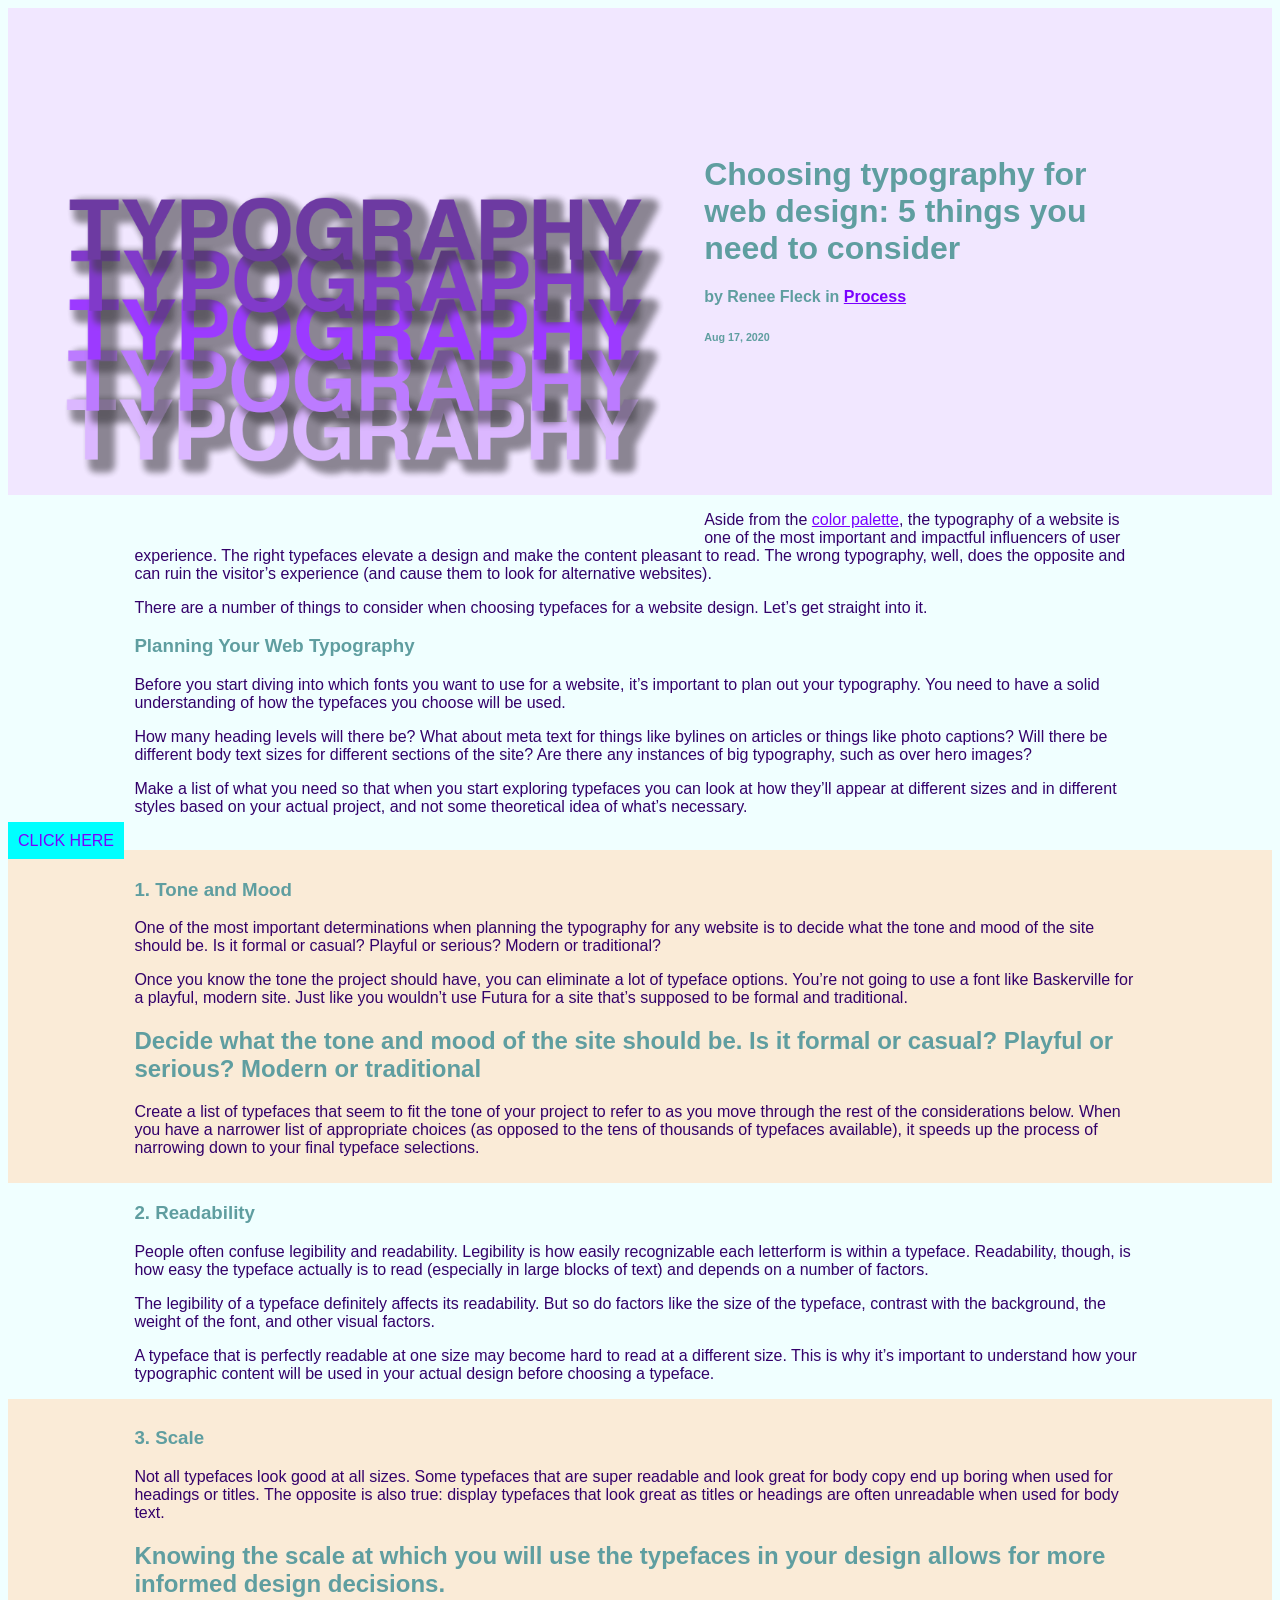
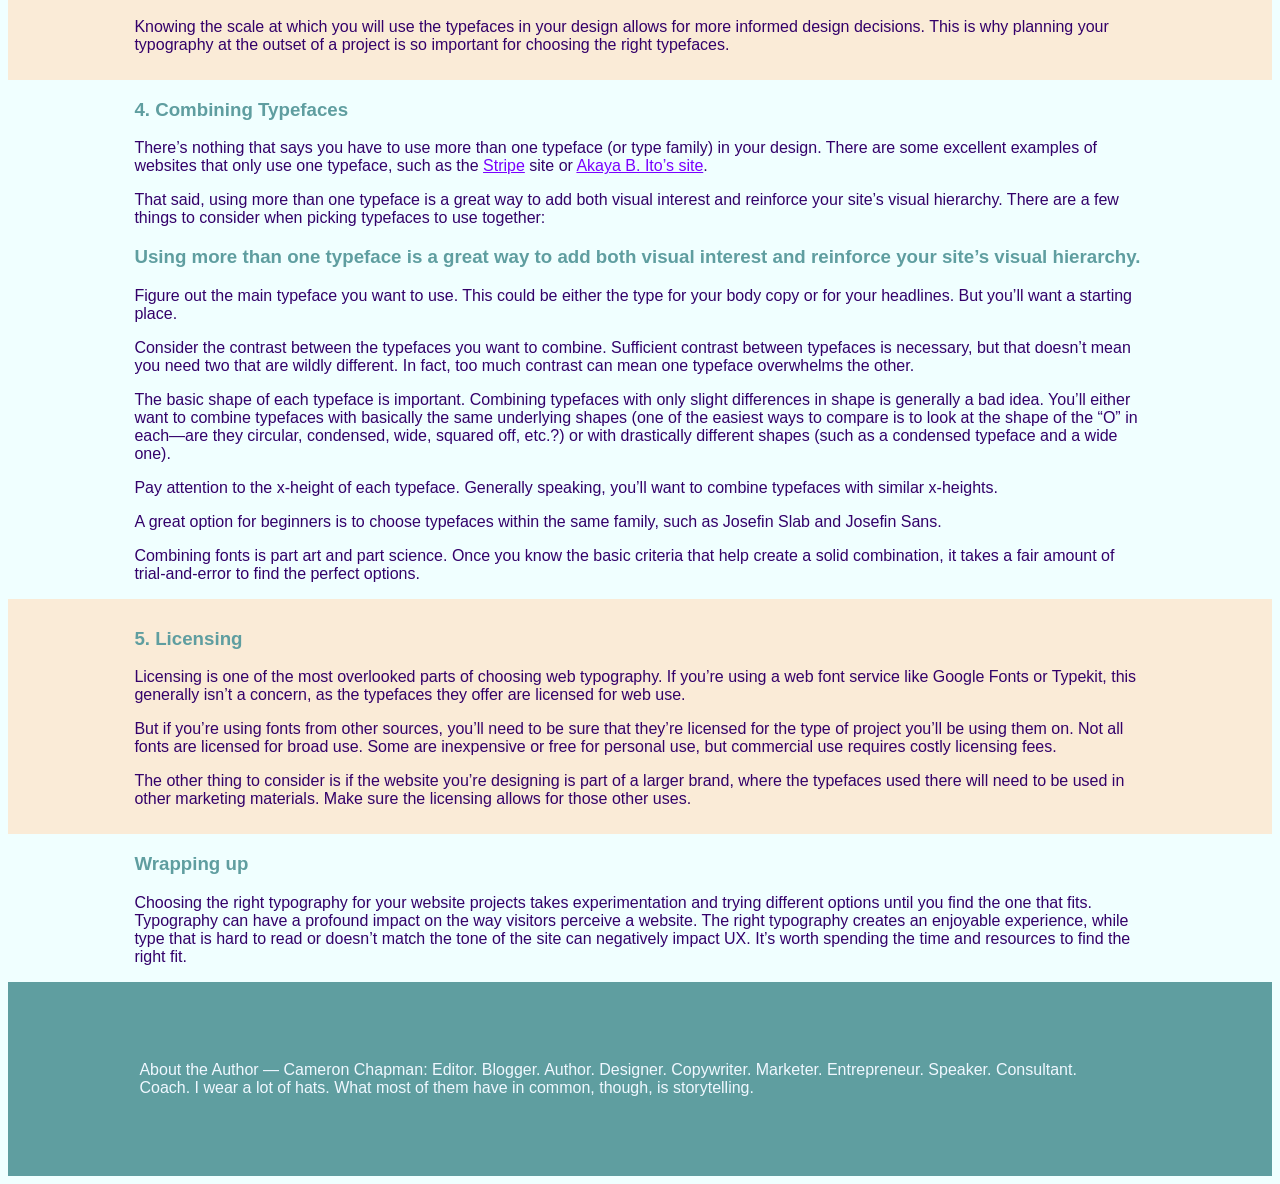
==== typography.html @ 3b179592 "Add files via upload" ====
<!doctype html>
<html>
<head>
<meta charset="UTF-8">
<title>Typography</title>
	<link href="style.css" rel="stylesheet" type="text/css">
</head>

<body>
<header>
<img class="leftAlign" src="typography.png" width="55%" height="55%" alt=""/>
<h1>
 Choosing typography for web design: 5 things you need to consider</h1>
	<h4>by Renee Fleck in <a href="https://dribbble.com/stories/categories/process" target="_blank">Process</a></h4>
<h6>Aug 17, 2020</h6>
	</header>
<p>Aside from the <a href="https://dribbble.com/stories/2018/12/19/choosing-colors-for-web-design-a-practical-ui-color-application-guide" target="_blank">color palette</a>, the typography of a website is one of the most important and impactful influencers of user experience. The right typefaces elevate a design and make the content pleasant to read. The wrong typography, well, does the opposite and can ruin the visitor’s experience (and cause them to look for alternative websites).</p>
	<p>There are a number of things to consider when choosing typefaces for a website design. Let’s get straight into it.</p>
	<h3>Planning Your Web Typography</h3>
	<p>Before you start diving into which fonts you want to use for a website, it’s important to plan out your typography. You need to have a solid understanding of how the typefaces you choose will be used.</p>
	<p>How many heading levels will there be? What about meta text for things like bylines on articles or things like photo captions? Will there be different body text sizes for different sections of the site? Are there any instances of big typography, such as over hero images?</p>
	<p>Make a list of what you need so that when you start exploring typefaces you can look at how they’ll appear at different sizes and in different styles based on your actual project, and not some theoretical idea of what’s necessary.</p>
	<div class="button"><a href="https://docs.google.com/document/d/1nXkkVFklbiDh2xm_hYOYrmHF7aNHUgeBvdrVaUiXis4/edit">CLICK HERE</a></div>
	<section id="toneMood">
<h3>1. Tone and Mood</h3>
	<p>One of the most important determinations when planning the typography for any website is to decide what the tone and mood of the site should be. Is it formal or casual? Playful or serious? Modern or traditional?</p>
	<p>Once you know the tone the project should have, you can eliminate a lot of typeface options. You’re not going to use a font like Baskerville for a playful, modern site. Just like you wouldn’t use Futura for a site that’s supposed to be formal and traditional.</p>
	<h2>Decide what the tone and mood of the site should be. Is it formal or casual? Playful or serious? Modern or traditional</h2>
	<p>Create a list of typefaces that seem to fit the tone of your project to refer to as you move through the rest of the considerations below. When you have a narrower list of appropriate choices (as opposed to the tens of thousands of typefaces available), it speeds up the process of narrowing down to your final typeface selections.</p>
</section>
		<h3>2. Readability</h3>
<p>People often confuse legibility and readability. Legibility is how easily recognizable each letterform is within a typeface. Readability, though, is how easy the typeface actually is to read (especially in large blocks of text) and depends on a number of factors.</p>
<p>The legibility of a typeface definitely affects its readability. But so do factors like the size of the typeface, contrast with the background, the weight of the font, and other visual factors.</p>
<p>A typeface that is perfectly readable at one size may become hard to read at a different size. This is why it’s important to understand how your typographic content will be used in your actual design before choosing a typeface.</p>
	<section>
	<h3>3. Scale</h3>
	<p>Not all typefaces look good at all sizes. Some typefaces that are super readable and look great for body copy end up boring when used for headings or titles. The opposite is also true: display typefaces that look great as titles or headings are often unreadable when used for body text.</p>
	<h2>Knowing the scale at which you will use the typefaces in your design allows for more informed design decisions.</h2>
	<p>Knowing the scale at which you will use the typefaces in your design allows for more informed design decisions. This is why planning your typography at the outset of a project is so important for choosing the right typefaces.</p>
</section>
		<h3>4. Combining Typefaces</h3>
	<p>There’s nothing that says you have to use more than one typeface (or type family) in your design. There are some excellent examples of websites that only use one typeface, such as the <a href="https://stripe.com/" target="_blank" style="color: ">Stripe</a> site or <a href="Akaya B. Ito’s site" target="_blank">Akaya B. Ito’s site</a>.</p>
	<p>That said, using more than one typeface is a great way to add both visual interest and reinforce your site’s visual hierarchy. There are a few things to consider when picking typefaces to use together:</p>
	<h3>Using more than one typeface is a great way to add both visual interest and reinforce your site’s visual hierarchy.</h3>
	<p>Figure out the main typeface you want to use. This could be either the type for your body copy or for your headlines. But you’ll want a starting place.</p>
	<p>Consider the contrast between the typefaces you want to combine. Sufficient contrast between typefaces is necessary, but that doesn’t mean you need two that are wildly different. In fact, too much contrast can mean one typeface overwhelms the other.</p>
	<p>The basic shape of each typeface is important. Combining typefaces with only slight differences in shape is generally a bad idea. You’ll either want to combine typefaces with basically the same underlying shapes (one of the easiest ways to compare is to look at the shape of the “O” in each—are they circular, condensed, wide, squared off, etc.?) or with drastically different shapes (such as a condensed typeface and a wide one).</p>
	<p>Pay attention to the x-height of each typeface. Generally speaking, you’ll want to combine typefaces with similar x-heights.</p>
	<p>A great option for beginners is to choose typefaces within the same family, such as Josefin Slab and Josefin Sans.</p>
	<p>Combining fonts is part art and part science. Once you know the basic criteria that help create a solid combination, it takes a fair amount of trial-and-error to find the perfect options.</p>
	<section>
	<h3>5. Licensing</h3>
	<p>Licensing is one of the most overlooked parts of choosing web typography. If you’re using a web font service like Google Fonts or Typekit, this generally isn’t a concern, as the typefaces they offer are licensed for web use.</p>
	<p>But if you’re using fonts from other sources, you’ll need to be sure that they’re licensed for the type of project you’ll be using them on. Not all fonts are licensed for broad use. Some are inexpensive or free for personal use, but commercial use requires costly licensing fees.</p>
	<p>The other thing to consider is if the website you’re designing is part of a larger brand, where the typefaces used there will need to be used in other marketing materials. Make sure the licensing allows for those other uses.</p>
	</section>
		<h3>Wrapping up</h3>
	<p>Choosing the right typography for your website projects takes experimentation and trying different options until you find the one that fits. Typography can have a profound impact on the way visitors perceive a website. The right typography creates an enjoyable experience, while type that is hard to read or doesn’t match the tone of the site can negatively impact UX. It’s worth spending the time and resources to find the right fit.</p>
	<footer>
	<p>About the Author — Cameron Chapman: Editor. Blogger. Author. Designer. Copywriter. Marketer. Entrepreneur. Speaker. Consultant. Coach. I wear a lot of hats. What most of them have in common, though, is storytelling.</p></footer>
</body>
</html>
---- style.css ----
@charset "UTF-8";
body {
    font-family: Gotham, "Helvetica Neue", Helvetica, Arial, "sans-serif";
    color: #33006A;
    background-color:azure	
		}
		h1, h2, h3, h4, h5, h6 {
    color: cadetblue;
			padding-left: 10%;
			padding-right:10%
				
		}
p {
	padding-left:10%;
	padding-right: 10%
}

.centerAlign {
	display: block;
	margin-left: auto;
	border-radius: 40%;
	margin-right: auto;
	
}
.leftAlign {
		float: left;
	padding-right: 1px;
	padding-bottom: 10px
}
a {
	color: #7A00FF}
a:hover {
	color: cadetblue
}

footer {
	padding: 5%;
	padding-left: 1%;
	background-color: cadetblue;
		color:aliceblue
}
header {
	background-color: #F1E7FF;
	padding-top:10%;
	padding-bottom:10%
}
.button a{
	background-color: aqua;
	padding:10px;
	text-decoration:none
		
		
}
.button a:hover{
	background-color:black;
}
section {
    
	background-color: antiquewhite;
	background-image: url(moroccan-flower.png);	
	background-blend-mode:difference;
	padding-bottom: 10px;
    padding-top: 10px;
}

img{
	opacity: 75%
}
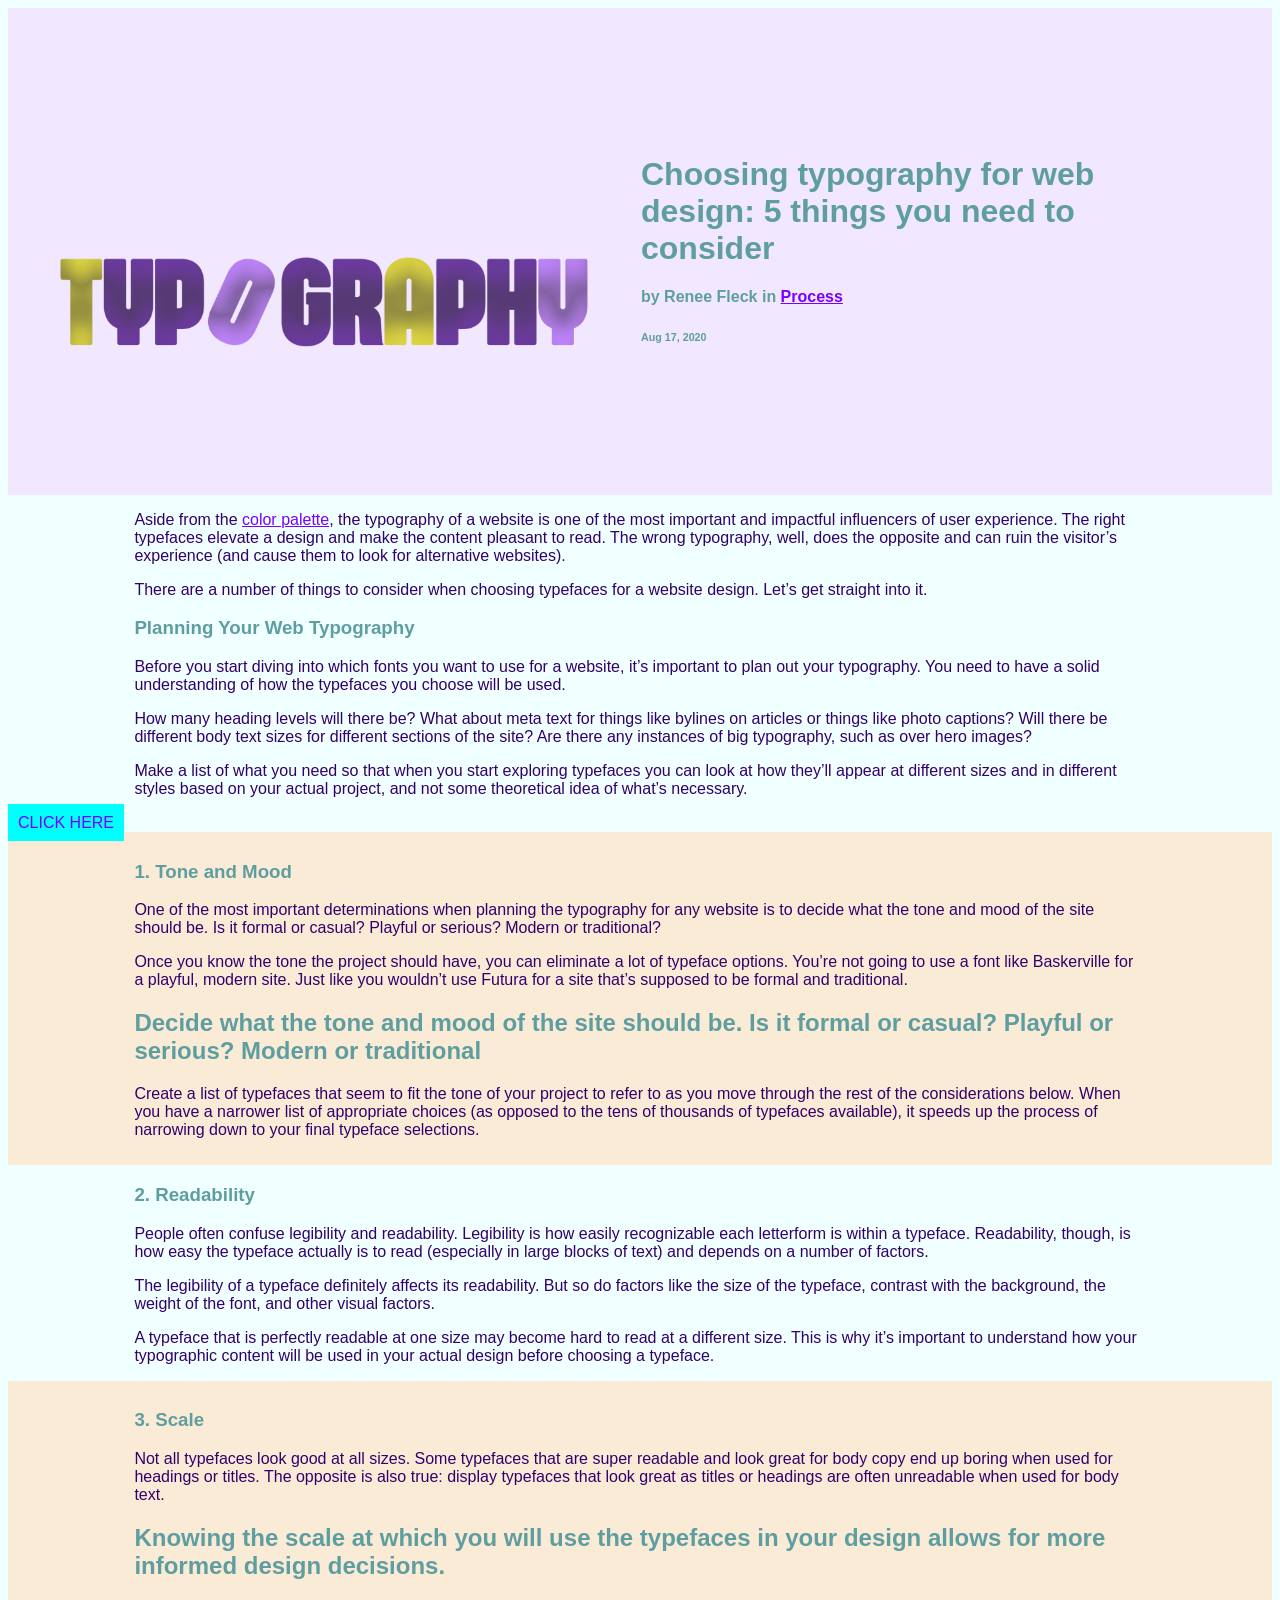
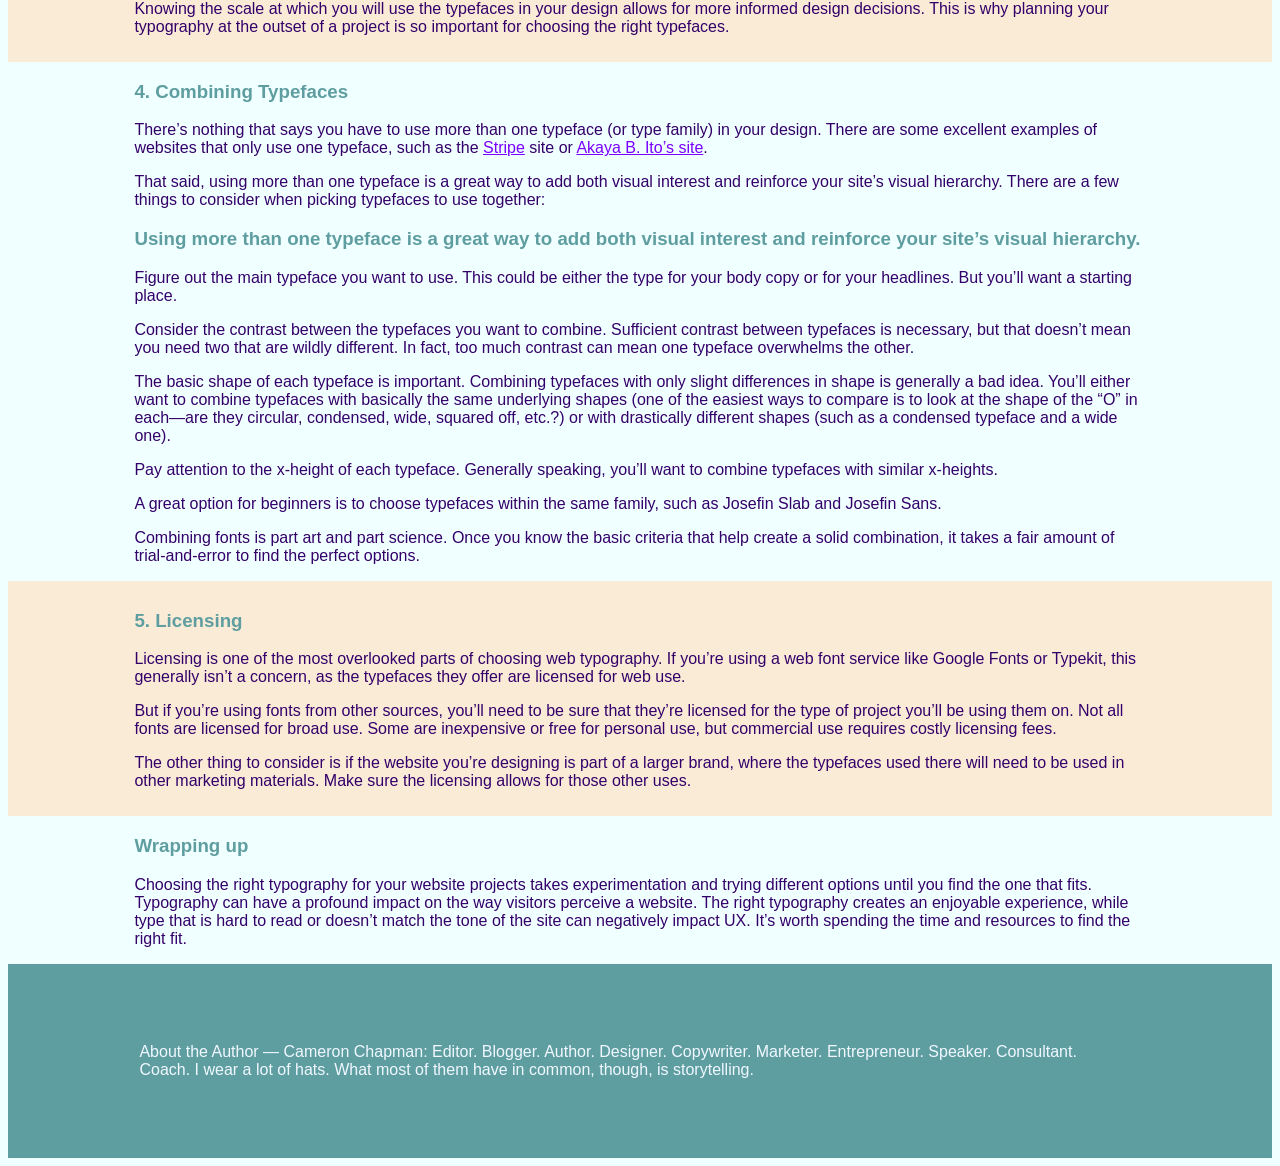
==== commit b4c13ad5: "Add files via upload" ====
--- a/typography.html
+++ b/typography.html
@@ -8,9 +8,9 @@
 
 <body>
 <header>
-<img class="leftAlign" src="typography.png" width="55%" height="55%" alt=""/>
+<img class="leftAlign" src="typography2.png" width="50%" height="50%" alt=""/>
 <h1>
- Choosing typography for web design: 5 things you need to consider</h1>
+  Choosing typography for web design: 5 things you need to consider</h1>
 	<h4>by Renee Fleck in <a href="https://dribbble.com/stories/categories/process" target="_blank">Process</a></h4>
 <h6>Aug 17, 2020</h6>
 	</header>
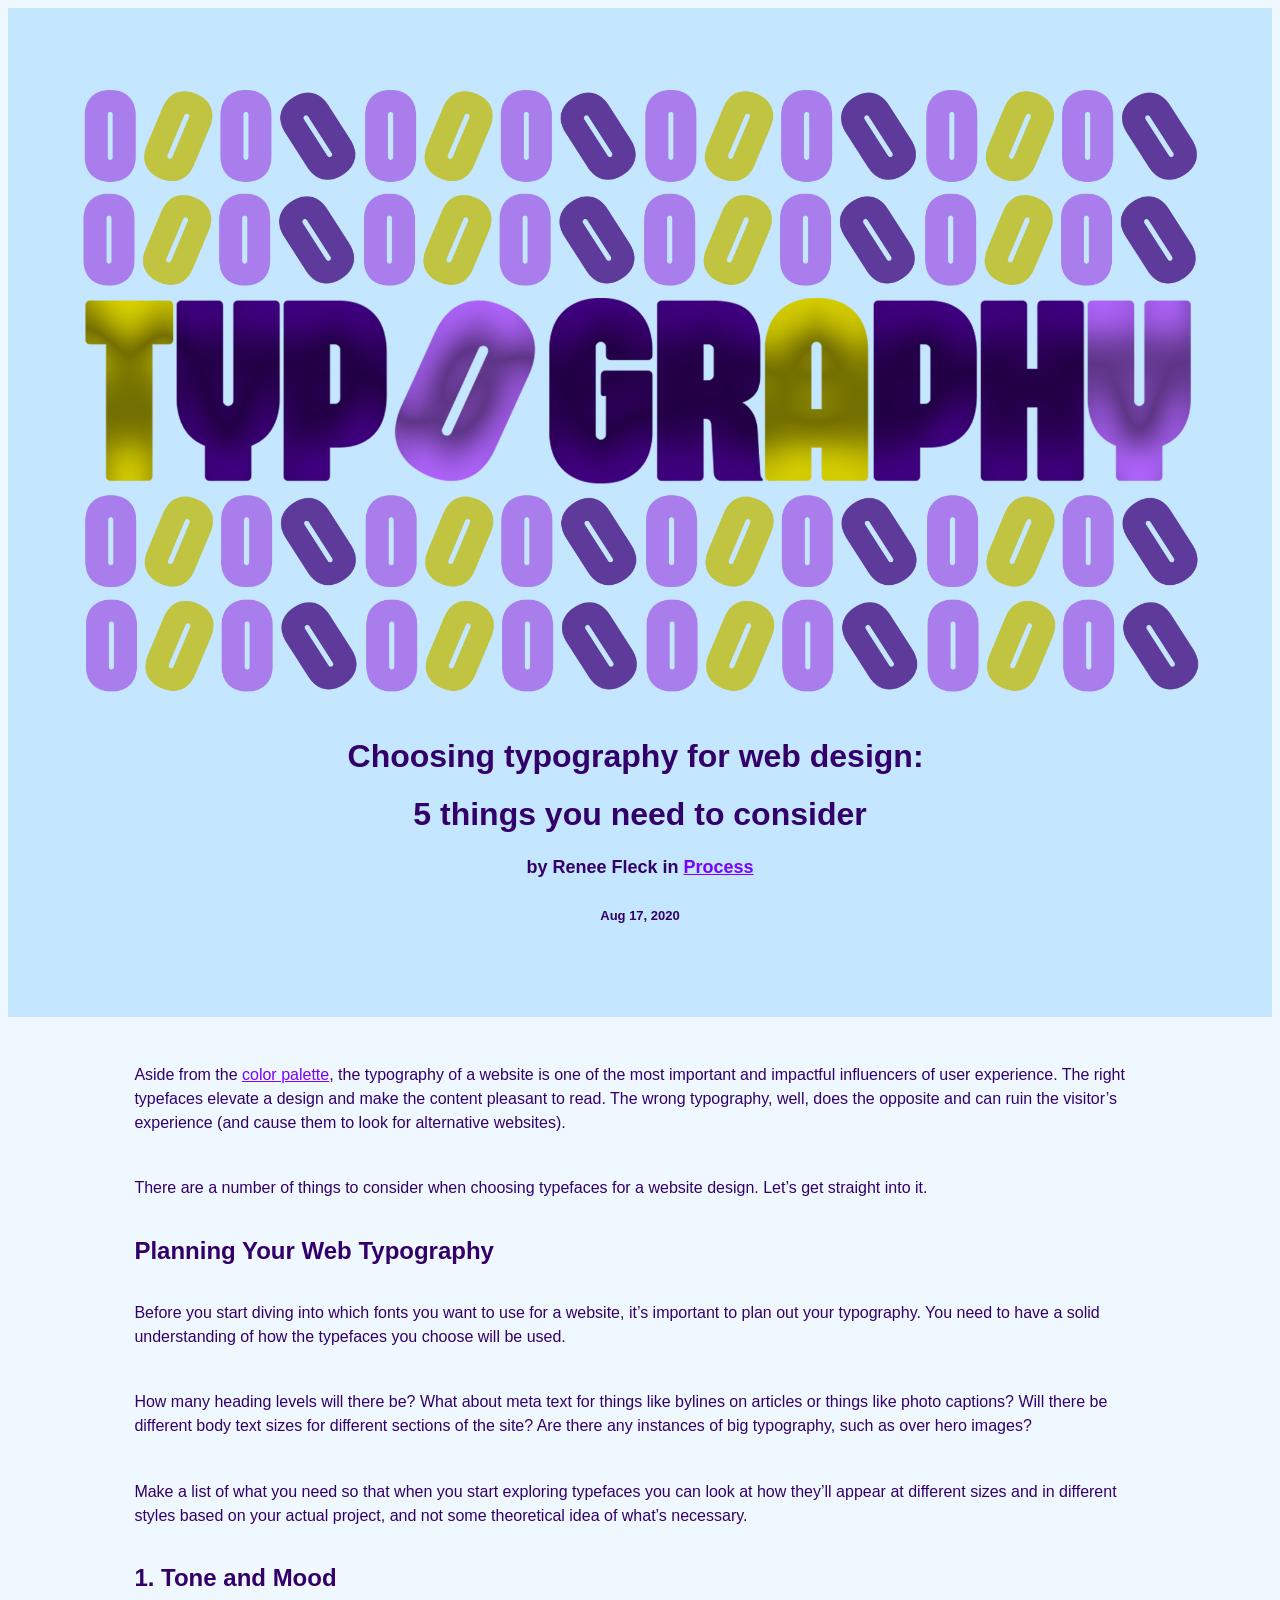
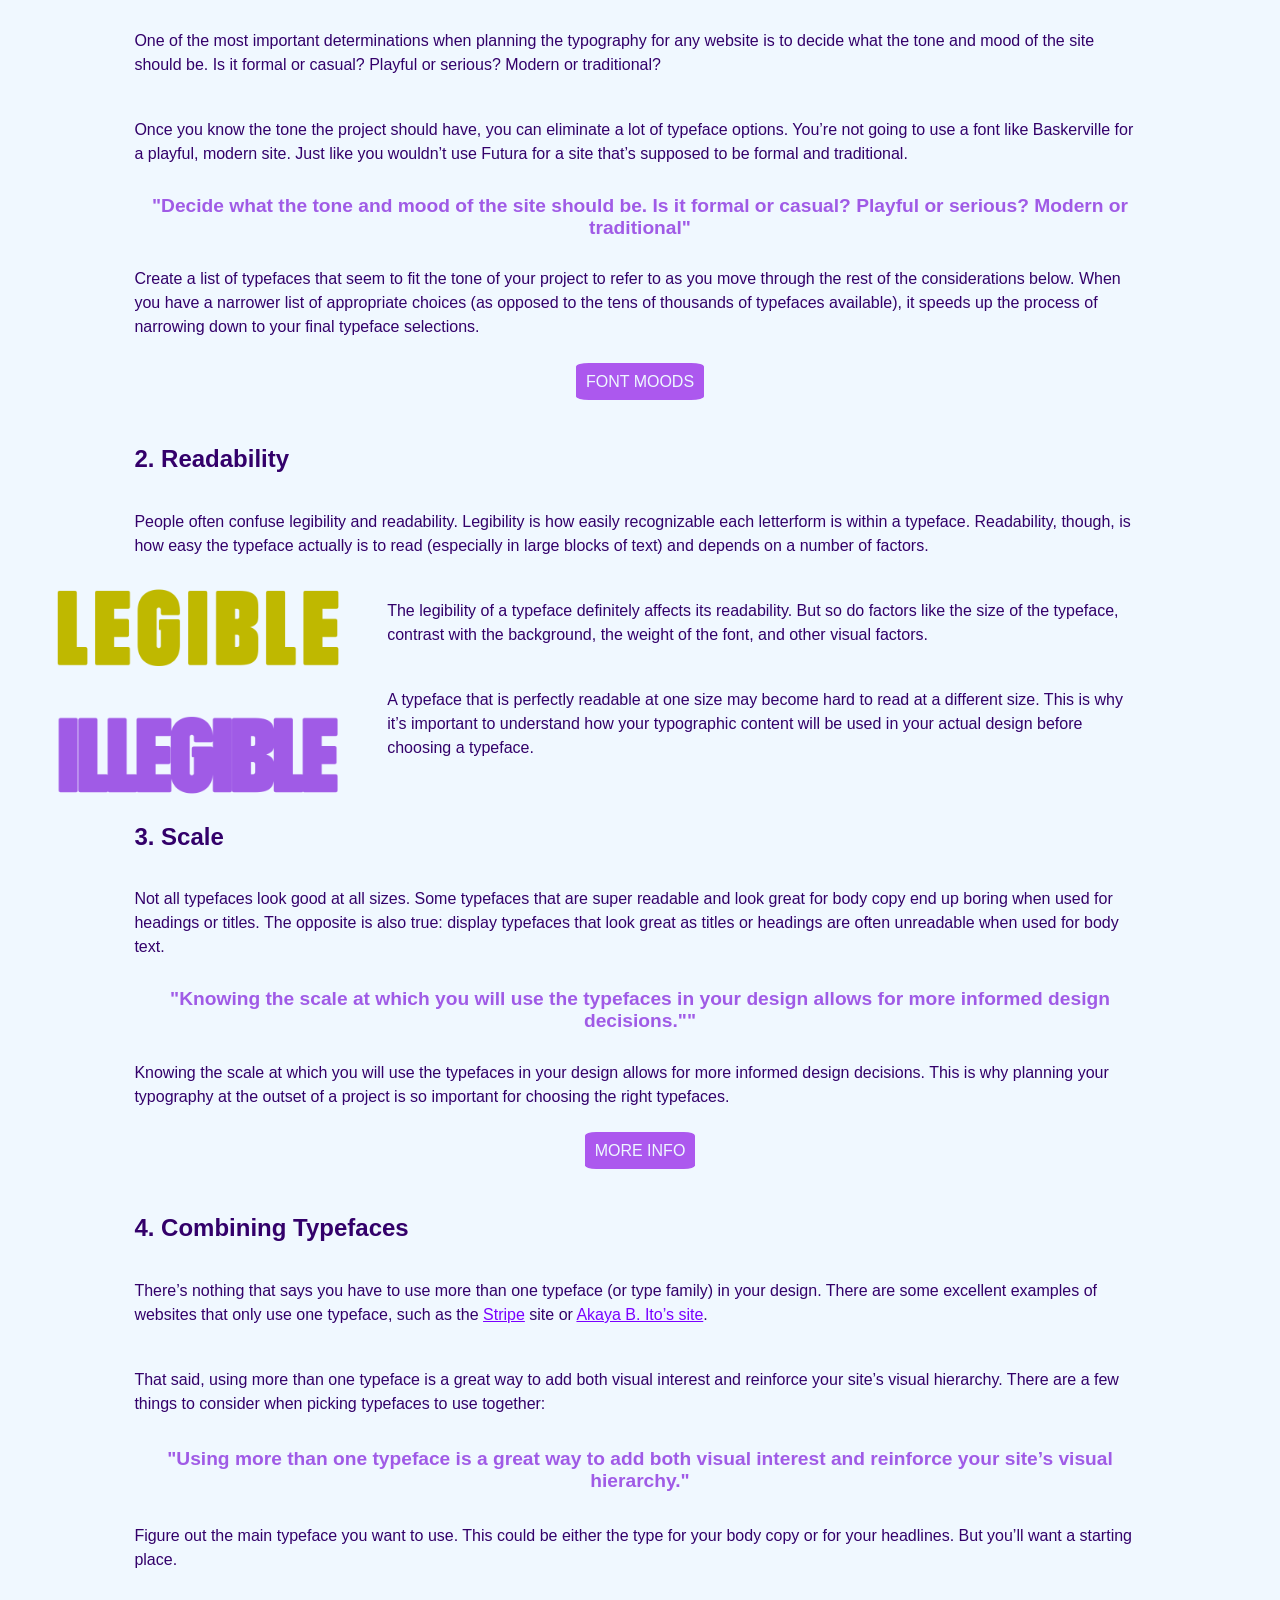
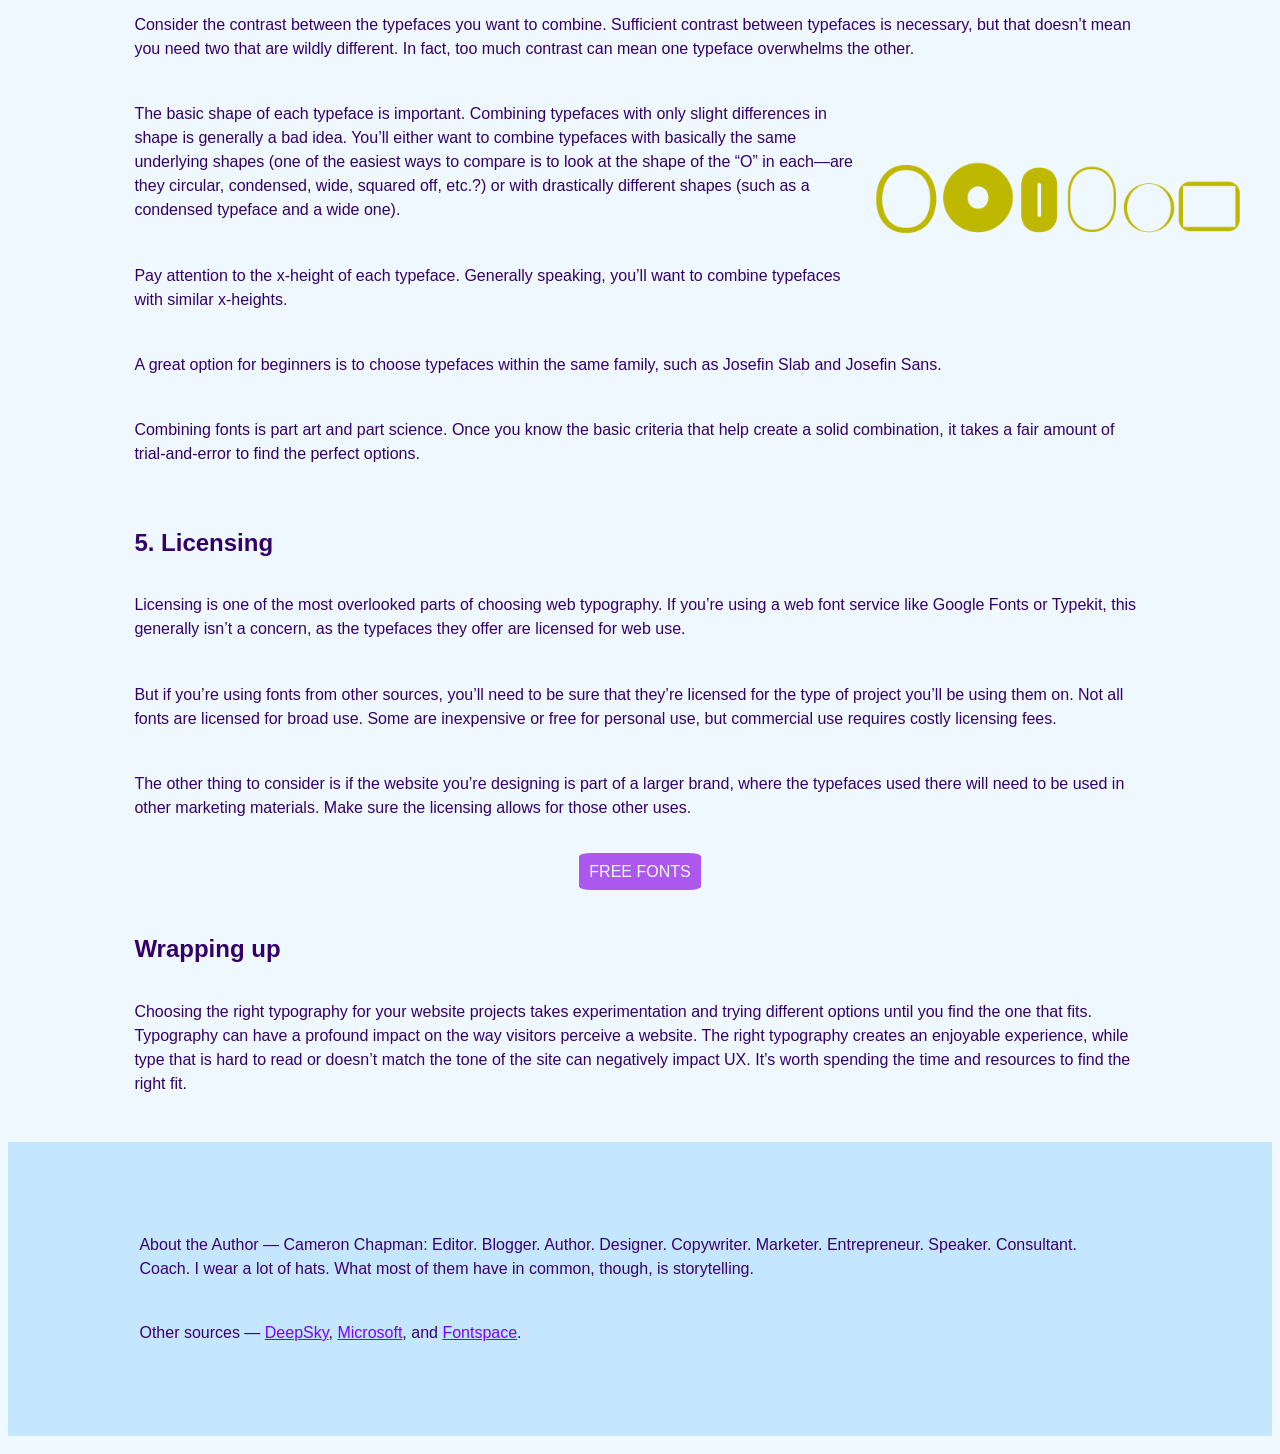
==== commit 816b68f7: "Add files via upload" ====
--- a/typography.html
+++ b/typography.html
@@ -8,55 +8,61 @@
 
 <body>
 <header>
-<img class="leftAlign" src="typography2.png" width="50%" height="50%" alt=""/>
-<h1>
-  Choosing typography for web design: 5 things you need to consider</h1>
-	<h4>by Renee Fleck in <a href="https://dribbble.com/stories/categories/process" target="_blank">Process</a></h4>
-<h6>Aug 17, 2020</h6>
-	</header>
-<p>Aside from the <a href="https://dribbble.com/stories/2018/12/19/choosing-colors-for-web-design-a-practical-ui-color-application-guide" target="_blank">color palette</a>, the typography of a website is one of the most important and impactful influencers of user experience. The right typefaces elevate a design and make the content pleasant to read. The wrong typography, well, does the opposite and can ruin the visitor’s experience (and cause them to look for alternative websites).</p>
+  <img src="typography_hero.png" width="100%" height="100%" alt=""/> 
+  <span style="text-align: center"></span>
+  <h1 class="h0" style="text-align: center"> Choosing typography for web design:&nbsp;</h1>
+  <h1 class="h0" style="text-align: center">5 things you need to consider</h1>
+<h4 class="h4">by Renee Fleck in <a href="https://dribbble.com/stories/categories/process" target="_blank">Process</a></h4>
+<h6 class="h6">Aug 17, 2020</h6>
+</header>
+<p class="pp">Aside from the <a href="https://dribbble.com/stories/2018/12/19/choosing-colors-for-web-design-a-practical-ui-color-application-guide" target="_blank">color palette</a>, the typography of a website is one of the most important and impactful influencers of user experience. The right typefaces elevate a design and make the content pleasant to read. The wrong typography, well, does the opposite and can ruin the visitor’s experience (and cause them to look for alternative websites).</p>
 	<p>There are a number of things to consider when choosing typefaces for a website design. Let’s get straight into it.</p>
-	<h3>Planning Your Web Typography</h3>
+<h3 class="h1">Planning Your Web Typography</h3>
 	<p>Before you start diving into which fonts you want to use for a website, it’s important to plan out your typography. You need to have a solid understanding of how the typefaces you choose will be used.</p>
 	<p>How many heading levels will there be? What about meta text for things like bylines on articles or things like photo captions? Will there be different body text sizes for different sections of the site? Are there any instances of big typography, such as over hero images?</p>
 	<p>Make a list of what you need so that when you start exploring typefaces you can look at how they’ll appear at different sizes and in different styles based on your actual project, and not some theoretical idea of what’s necessary.</p>
-	<div class="button"><a href="https://docs.google.com/document/d/1nXkkVFklbiDh2xm_hYOYrmHF7aNHUgeBvdrVaUiXis4/edit">CLICK HERE</a></div>
-	<section id="toneMood">
-<h3>1. Tone and Mood</h3>
+<h3 class="h1">1. Tone and Mood</h3>
 	<p>One of the most important determinations when planning the typography for any website is to decide what the tone and mood of the site should be. Is it formal or casual? Playful or serious? Modern or traditional?</p>
 	<p>Once you know the tone the project should have, you can eliminate a lot of typeface options. You’re not going to use a font like Baskerville for a playful, modern site. Just like you wouldn’t use Futura for a site that’s supposed to be formal and traditional.</p>
-	<h2>Decide what the tone and mood of the site should be. Is it formal or casual? Playful or serious? Modern or traditional</h2>
+	<h2 class="h2">"Decide what the tone and mood of the site should be. Is it formal or casual? Playful or serious? Modern or traditional"</h2>
 	<p>Create a list of typefaces that seem to fit the tone of your project to refer to as you move through the rest of the considerations below. When you have a narrower list of appropriate choices (as opposed to the tens of thousands of typefaces available), it speeds up the process of narrowing down to your final typeface selections.</p>
-</section>
-		<h3>2. Readability</h3>
+	<div class="button"><center class="aa"><a href="https://www.designmantic.com/blog/infographics/font-moods/" class="aa"> FONT MOODS</a></center></div>
+<h3 class="h1">2. Readability</h3>
 <p>People often confuse legibility and readability. Legibility is how easily recognizable each letterform is within a typeface. Readability, though, is how easy the typeface actually is to read (especially in large blocks of text) and depends on a number of factors.</p>
-<p>The legibility of a typeface definitely affects its readability. But so do factors like the size of the typeface, contrast with the background, the weight of the font, and other visual factors.</p>
+	<img src="readability.png" alt="" width="30%" height="30%" class="readability"/>
+	<p>The legibility of a typeface definitely affects its readability. But so do factors like the size of the typeface, contrast with the background, the weight of the font, and other visual factors.</p>
 <p>A typeface that is perfectly readable at one size may become hard to read at a different size. This is why it’s important to understand how your typographic content will be used in your actual design before choosing a typeface.</p>
 	<section>
-	<h3>3. Scale</h3>
+<h3 class="h1">3. Scale</h3>
 	<p>Not all typefaces look good at all sizes. Some typefaces that are super readable and look great for body copy end up boring when used for headings or titles. The opposite is also true: display typefaces that look great as titles or headings are often unreadable when used for body text.</p>
-	<h2>Knowing the scale at which you will use the typefaces in your design allows for more informed design decisions.</h2>
+<h2 class="h2">"Knowing the scale at which you will use the typefaces in your design allows for more informed design decisions.""</h2>
 	<p>Knowing the scale at which you will use the typefaces in your design allows for more informed design decisions. This is why planning your typography at the outset of a project is so important for choosing the right typefaces.</p>
-</section>
-		<h3>4. Combining Typefaces</h3>
+	<div class="button"><center class="aa"><a href="https://www.microsoft.com/en-us/microsoft-365-life-hacks/presentations/scale-in-graphic-design" class="aa">MORE INFO</a></center></div>
+<h3 class="h1">4. Combining Typefaces</h3>
 	<p>There’s nothing that says you have to use more than one typeface (or type family) in your design. There are some excellent examples of websites that only use one typeface, such as the <a href="https://stripe.com/" target="_blank" style="color: ">Stripe</a> site or <a href="Akaya B. Ito’s site" target="_blank">Akaya B. Ito’s site</a>.</p>
 	<p>That said, using more than one typeface is a great way to add both visual interest and reinforce your site’s visual hierarchy. There are a few things to consider when picking typefaces to use together:</p>
-	<h3>Using more than one typeface is a great way to add both visual interest and reinforce your site’s visual hierarchy.</h3>
+<h3 class="h2">"Using more than one typeface is a great way to add both visual interest and reinforce your site’s visual hierarchy."</h3>
 	<p>Figure out the main typeface you want to use. This could be either the type for your body copy or for your headlines. But you’ll want a starting place.</p>
 	<p>Consider the contrast between the typefaces you want to combine. Sufficient contrast between typefaces is necessary, but that doesn’t mean you need two that are wildly different. In fact, too much contrast can mean one typeface overwhelms the other.</p>
-	<p>The basic shape of each typeface is important. Combining typefaces with only slight differences in shape is generally a bad idea. You’ll either want to combine typefaces with basically the same underlying shapes (one of the easiest ways to compare is to look at the shape of the “O” in each—are they circular, condensed, wide, squared off, etc.?) or with drastically different shapes (such as a condensed typeface and a wide one).</p>
+<img src="typefaces.png" alt="" width="30%" height="30%" class="img3"/>
+<p>The basic shape of each typeface is important. Combining typefaces with only slight differences in shape is generally a bad idea. You’ll either want to combine typefaces with basically the same underlying shapes (one of the easiest ways to compare is to look at the shape of the “O” in each—are they circular, condensed, wide, squared off, etc.?) or with drastically different shapes (such as a condensed typeface and a wide one).</p>
 	<p>Pay attention to the x-height of each typeface. Generally speaking, you’ll want to combine typefaces with similar x-heights.</p>
 	<p>A great option for beginners is to choose typefaces within the same family, such as Josefin Slab and Josefin Sans.</p>
 	<p>Combining fonts is part art and part science. Once you know the basic criteria that help create a solid combination, it takes a fair amount of trial-and-error to find the perfect options.</p>
 	<section>
-	<h3>5. Licensing</h3>
+
+	<h3 class="h1">5. Licensing</h3>
 	<p>Licensing is one of the most overlooked parts of choosing web typography. If you’re using a web font service like Google Fonts or Typekit, this generally isn’t a concern, as the typefaces they offer are licensed for web use.</p>
 	<p>But if you’re using fonts from other sources, you’ll need to be sure that they’re licensed for the type of project you’ll be using them on. Not all fonts are licensed for broad use. Some are inexpensive or free for personal use, but commercial use requires costly licensing fees.</p>
 	<p>The other thing to consider is if the website you’re designing is part of a larger brand, where the typefaces used there will need to be used in other marketing materials. Make sure the licensing allows for those other uses.</p>
 	</section>
-		<h3>Wrapping up</h3>
-	<p>Choosing the right typography for your website projects takes experimentation and trying different options until you find the one that fits. Typography can have a profound impact on the way visitors perceive a website. The right typography creates an enjoyable experience, while type that is hard to read or doesn’t match the tone of the site can negatively impact UX. It’s worth spending the time and resources to find the right fit.</p>
-	<footer>
-	<p>About the Author — Cameron Chapman: Editor. Blogger. Author. Designer. Copywriter. Marketer. Entrepreneur. Speaker. Consultant. Coach. I wear a lot of hats. What most of them have in common, though, is storytelling.</p></footer>
-</body>
+	<div class="button"><center class="aa"><a href="https://www.fontspace.com/commercial-fonts" class="aa">FREE FONTS</a></center></div>
+<h3 class="h1">Wrapping up</h3>
+<p class="ppp">Choosing the right typography for your website projects takes experimentation and trying different options until you find the one that fits. Typography can have a profound impact on the way visitors perceive a website. The right typography creates an enjoyable experience, while type that is hard to read or doesn’t match the tone of the site can negatively impact UX. It’s worth spending the time and resources to find the right fit.</p>
+	<section1><footer>
+	  <p>About the Author — Cameron Chapman: Editor. Blogger. Author. Designer. Copywriter. Marketer. Entrepreneur. Speaker. Consultant. Coach. I wear a lot of hats. What most of them have in common, though, is storytelling.</p>
+	  <p>Other sources — <a href="https://www.deepskymarketing.com/internet/the-master-marketer-BLOG/bid/142293/Graphic-Design-Setting-Tone-and-Mood-On-Your-Site">DeepSky</a>, <a href="https://www.microsoft.com/en-us/microsoft-365-life-hacks/presentations/scale-in-graphic-design">Microsoft</a>, and <a href="https://www.fontspace.com/commercial-fonts">Fontspace</a>.</p>
+    </footer>
+	</section1>
+	</section></body>
 </html>
--- a/style.css
+++ b/style.css
@@ -1,18 +1,57 @@
 @charset "UTF-8";
+
+.img3 {
+	float: right;
+	padding-right: 25px;
+	padding-left: 4px
+	
+}
+
+header {
+	font-size: large;
+	color:#42007E
+	
+}
+
 body {
     font-family: Gotham, "Helvetica Neue", Helvetica, Arial, "sans-serif";
     color: #33006A;
-    background-color:azure	
+    background-color:aliceblue	
 		}
 		h1, h2, h3, h4, h5, h6 {
-    color: cadetblue;
-			padding-left: 10%;
-			padding-right:10%
-				
+    color: #33006A;
+    padding-left: 10%;
+    padding-right: 10%;
+    text-align: center;
+    font-size: larger;
+		
 		}
+.readability {
+	float: left
+}
+.h0 {
+	font-size: xx-large
+}
+.h1{
+    font-size: x-large;
+    text-align: left;	
+}
+
+.h4 {
+	font-size: large
+}
+.h2 {
+	color: #a05be6
+}
+.h6 {
+	font-size: small
+}
 p {
 	padding-left:10%;
-	padding-right: 10%
+	padding-right: 10%;
+	padding-top: 1%;
+	padding-bottom: 1%;
+	line-height: 1.5
 }
 
 .centerAlign {
@@ -30,39 +69,58 @@
 a {
 	color: #7A00FF}
 a:hover {
-	color: cadetblue
+	color:black
+	
 }
 
 footer {
 	padding: 5%;
 	padding-left: 1%;
-	background-color: cadetblue;
-		color:aliceblue
+	background-color: #C4E7FF;
+		color: #390070
 }
 header {
-	background-color: #F1E7FF;
-	padding-top:10%;
-	padding-bottom:10%
+	background-color: #C4E7FF;
+	padding: 5%
 }
 .button a{
-	background-color: aqua;
+	background-color: #AC58EE;
 	padding:10px;
-	text-decoration:none
-		
-		
+	text-decoration:none;
+	color: #EEF8FF;
+	border-radius: 10%
+
+}
+.aa{
+	padding-bottom: 30px;
+	padding-top: 5px
+}
+.pp {
+	padding-top: 30px
+}
+
+.ppp {
+	padding-bottom:30px
+}
+.button a{
+	color: #EEF8FF;
+	margin: auto
 }
 .button a:hover{
-	background-color:black;
+	background-color:#C0B800;
+	color: #3E0674
 }
 section {
     
-	background-color: antiquewhite;
-	background-image: url(moroccan-flower.png);	
-	background-blend-mode:difference;
+	background-color: aliceblue;
+	background-blend-mode:luminosity;
 	padding-bottom: 10px;
     padding-top: 10px;
 }
 
 img{
-	opacity: 75%
-}+    opacity: 100%;
+    font-size: large;
+}
+.aa {
+}
